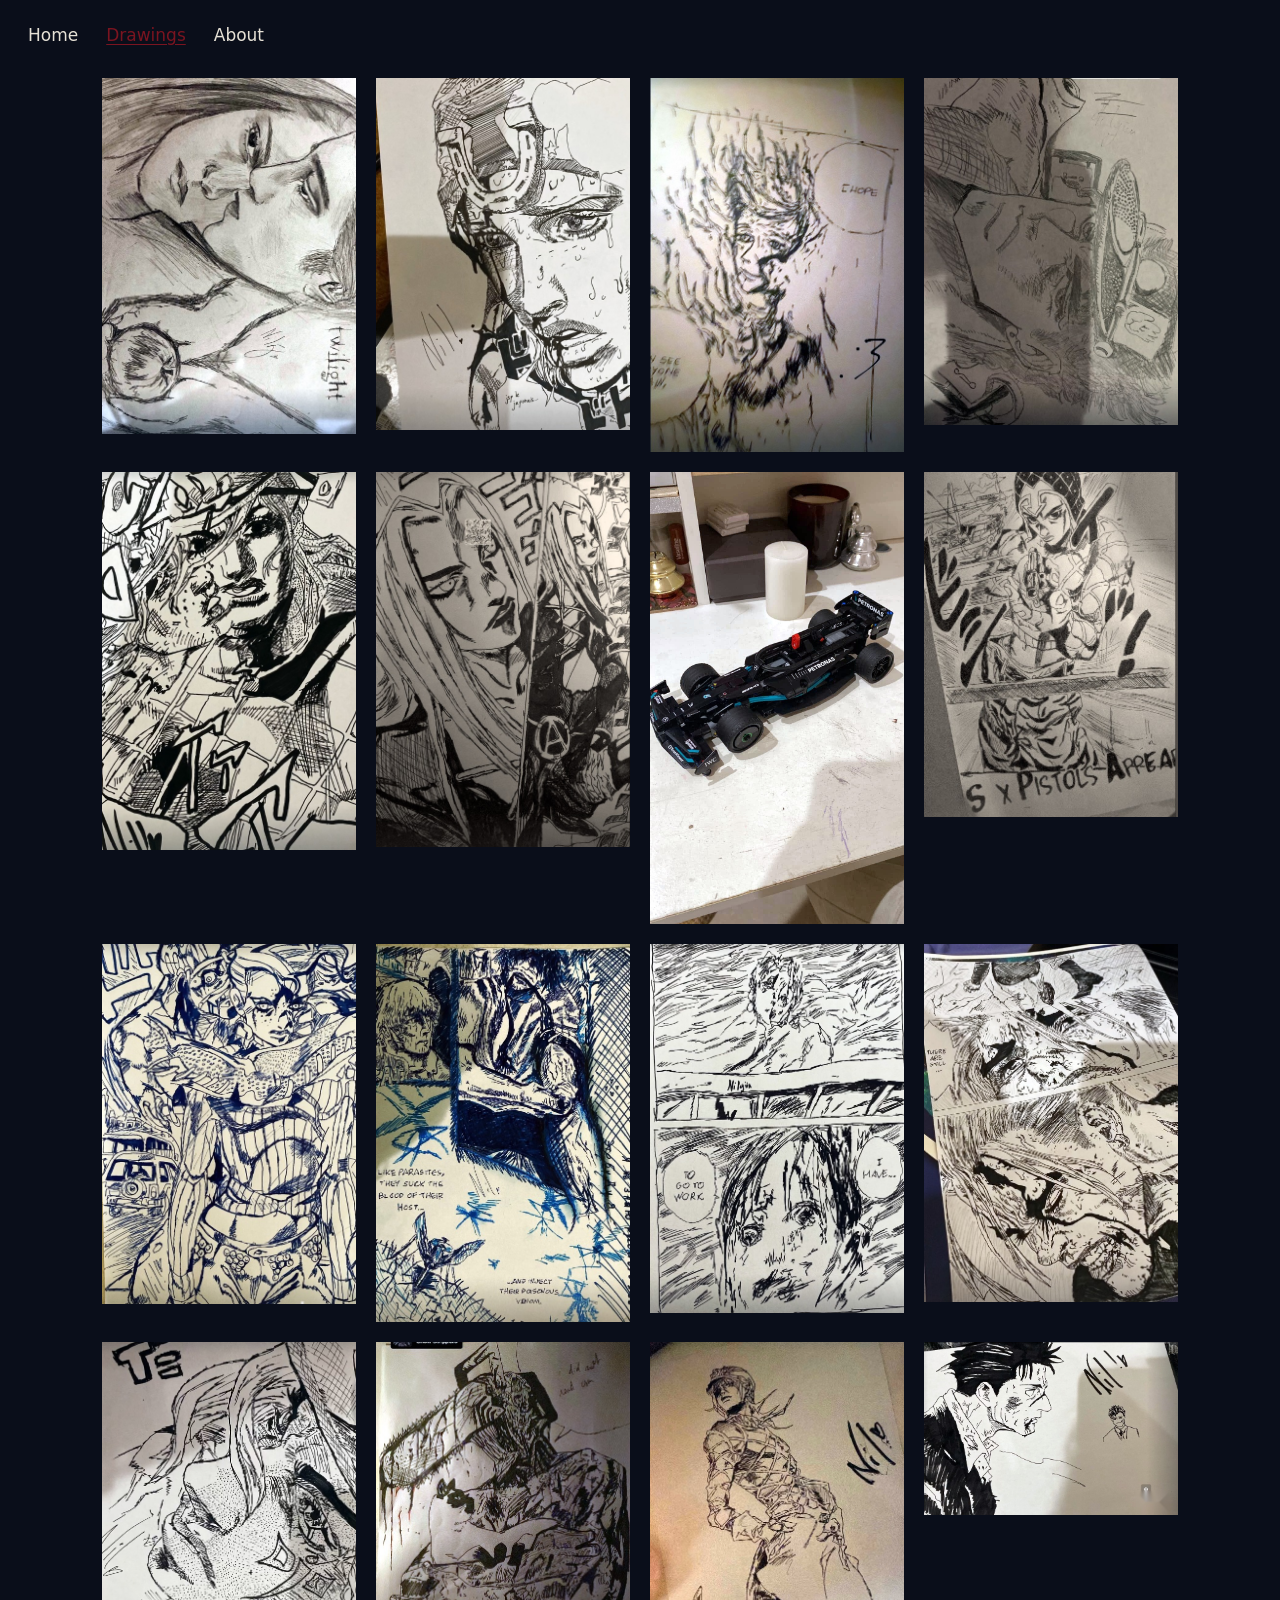
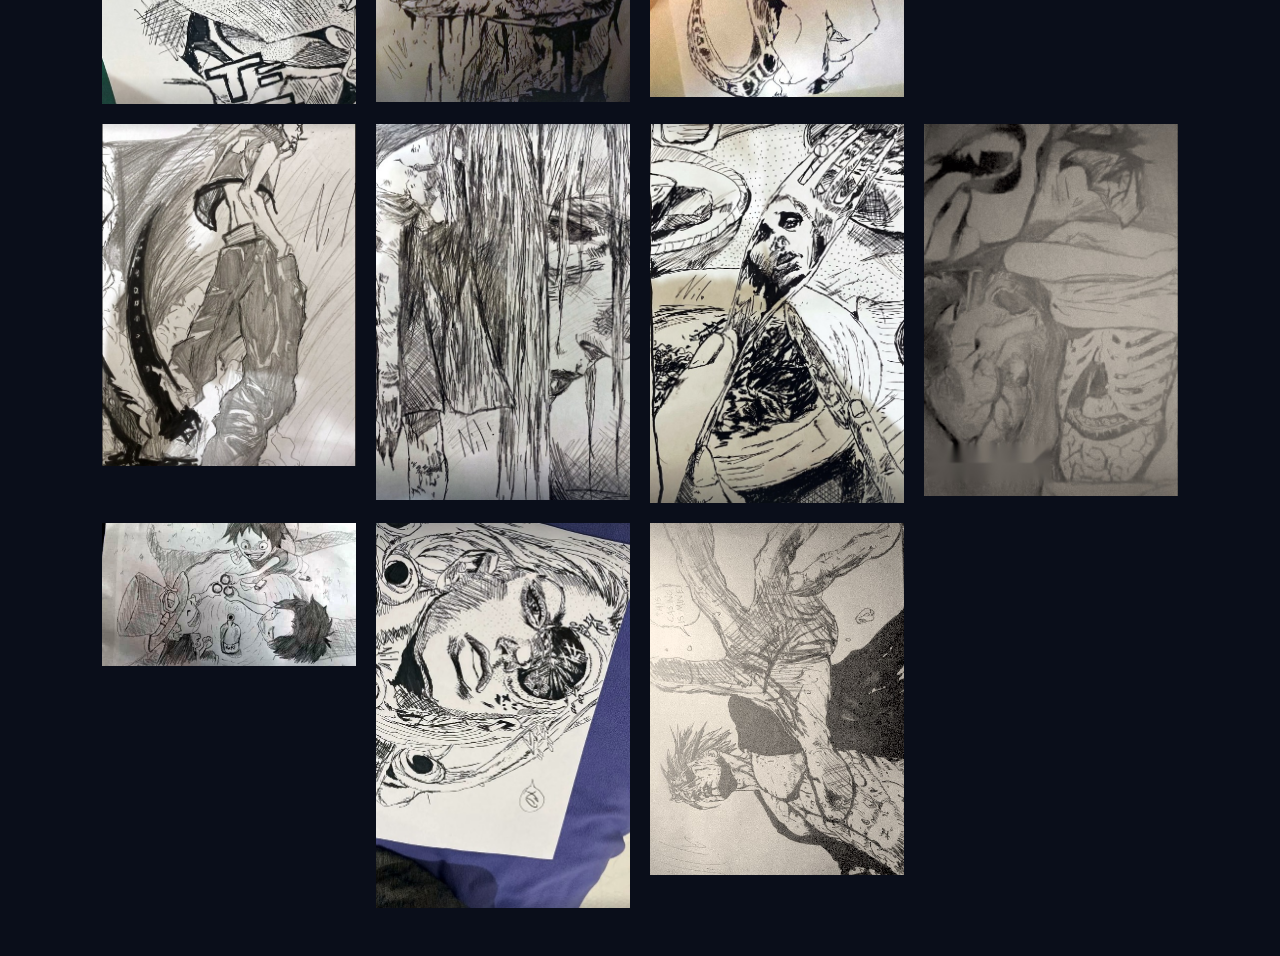
==== art.html @ 821afaaf "Drawings grid with native dialog lightbox Co-Authored-By: Claude Fable 5.1 <noreply@anthropic.com>" ====
<!doctype html>
<html lang="en">
<head>
<meta charset="utf-8">
<meta name="viewport" content="width=device-width, initial-scale=1">
<title>Drawings — Nilgün</title>
<link rel="preconnect" href="https://fonts.googleapis.com">
<link rel="preconnect" href="https://fonts.gstatic.com" crossorigin>
<link href="https://fonts.googleapis.com/css2?family=Fraunces:opsz,wght@9..144,300..500&display=swap" rel="stylesheet">
<link rel="stylesheet" href="style.css">
</head>
<body>
<nav class="nav">
  <a href="index.html">Home</a>
  <a href="art.html" aria-current="page">Drawings</a>
  <a href="her.html">About</a>
</nav>
<main class="grid">
  <button type="button"><img src="images/01.jpg" width="514" height="719" alt="Drawing"></button>
  <button type="button"><img src="images/02.jpg" width="520" height="720" alt="Drawing"></button>
  <button type="button"><img src="images/03.jpg" width="524" height="771" alt="Drawing"></button>
  <button type="button"><img src="images/04.jpg" width="521" height="712" alt="Drawing"></button>
  <button type="button"><img src="images/05.jpg" width="518" height="770" alt="Drawing" loading="lazy"></button>
  <button type="button"><img src="images/06.jpg" width="522" height="771" alt="Drawing" loading="lazy"></button>
  <button type="button"><img src="images/lego.jpg" width="828" height="1472" alt="Lego F1 car she built" loading="lazy"></button>
  <button type="button"><img src="images/07.jpg" width="522" height="709" alt="Drawing" loading="lazy"></button>
  <button type="button"><img src="images/08.jpg" width="522" height="740" alt="Drawing" loading="lazy"></button>
  <button type="button"><img src="images/09.jpg" width="519" height="773" alt="Drawing" loading="lazy"></button>
  <button type="button"><img src="images/10.jpg" width="519" height="755" alt="Drawing" loading="lazy"></button>
  <button type="button"><img src="images/11.jpg" width="515" height="727" alt="Drawing" loading="lazy"></button>
  <button type="button" class="gift"><img src="images/gift.jpg" width="519" height="739" alt="Drawing" loading="lazy"></button>
  <button type="button"><img src="images/12.jpg" width="511" height="724" alt="Drawing" loading="lazy"></button>
  <button type="button"><img src="images/13.jpg" width="516" height="721" alt="Drawing" loading="lazy"></button>
  <button type="button"><img src="images/14.jpg" width="761" height="520" alt="Drawing" loading="lazy"></button>
  <button type="button"><img src="images/15.jpg" width="526" height="710" alt="Drawing" loading="lazy"></button>
  <button type="button"><img src="images/16.jpg" width="522" height="774" alt="Drawing" loading="lazy"></button>
  <button type="button"><img src="images/17.jpg" width="518" height="773" alt="Drawing" loading="lazy"></button>
  <button type="button"><img src="images/18.jpg" width="521" height="764" alt="Drawing" loading="lazy"></button>
  <button type="button"><img src="images/19.jpg" width="736" height="414" alt="Drawing" loading="lazy"></button>
  <button type="button"><img src="images/20.jpg" width="510" height="773" alt="Drawing" loading="lazy"></button>
  <button type="button"><img src="images/21.jpg" width="481" height="668" alt="Drawing" loading="lazy"></button>
</main>
<dialog id="lb">
  <img src="" alt="">
  <form method="dialog"><button type="submit">Close</button></form>
</dialog>
<script src="script.js"></script>
</body>
</html>
---- style.css ----
:root {
  --bg: #0A0E1A;
  --ink: #E6E1D6;
  --ink-dim: #9E9A91;
  --red: #7A1420;
  --serif: "Fraunces", "Iowan Old Style", Georgia, serif;
  --sans: system-ui, -apple-system, "Segoe UI", Helvetica, Arial, sans-serif;
}

* { box-sizing: border-box; }

html { background: var(--bg); color: var(--ink); -webkit-text-size-adjust: 100%; }

body {
  margin: 0;
  font-family: var(--sans);
  font-size: 1.0625rem;
  line-height: 1.6;
  min-height: 100dvh;
  display: flex;
  flex-direction: column;
}

img { display: block; max-width: 100%; height: auto; image-rendering: auto; }

h1, h2, h3, .serif { font-family: var(--serif); font-weight: 400; line-height: 1.1; margin: 0; }

a { color: var(--red); text-underline-offset: 0.15em; }

:focus-visible { outline: 2px solid var(--ink); outline-offset: 3px; }

/* nav */
.nav { display: flex; gap: 0.25rem; padding: 0.75rem 1rem; }
.nav a {
  color: var(--ink);
  text-decoration: none;
  padding: 0.6rem 0.75rem;
  min-height: 44px;
  min-width: 44px;
  display: inline-flex;
  align-items: center;
}
.nav a[aria-current="page"] { color: var(--red); text-decoration: underline; }

/* home */
.home { flex: 1; display: flex; flex-direction: column; justify-content: center; padding: 0 1.5rem 12vh; }
.home h1 { font-size: clamp(3.5rem, 16vw, 9rem); font-weight: 300; letter-spacing: -0.02em; }
.home p { margin: 0.75rem 0 0 0.2rem; color: var(--ink-dim); max-width: 34ch; }

/* drawings */
.grid {
  display: grid;
  grid-template-columns: repeat(auto-fill, minmax(150px, 1fr));
  gap: 0.75rem;
  padding: 0.5rem 0.75rem 3rem;
  max-width: 1100px;
  margin: 0 auto;
  width: 100%;
  align-items: start;
}
@media (min-width: 900px) { .grid { grid-template-columns: repeat(4, 1fr); gap: 1.25rem; } }
.grid button { all: unset; cursor: pointer; display: block; min-width: 44px; min-height: 44px; }
.grid button:focus-visible { outline: 2px solid var(--ink); outline-offset: 3px; }
.grid img { width: 100%; }
.gift { padding: 10%; }

dialog {
  border: 0; padding: 0; background: transparent; margin: auto;
  max-width: 100vw; max-height: 100dvh; overflow: hidden;
}
dialog::backdrop { background: rgba(10, 14, 26, 0.94); }
body:has(dialog[open]) { overflow: hidden; }
dialog img { max-width: 100vw; max-height: 100dvh; width: auto; height: auto; object-fit: contain; }
dialog form { position: fixed; top: 0; right: 0; }
dialog button {
  all: unset; cursor: pointer; color: var(--ink);
  min-width: 44px; min-height: 44px; padding: 0.5rem 1rem;
  display: inline-flex; align-items: center; justify-content: center;
}
dialog button:focus-visible { outline: 2px solid var(--ink); outline-offset: -4px; }

/* about */
.about section { padding: 4rem 1.5rem; max-width: 64rem; margin: 0 auto; width: 100%; }
.about h2 { font-size: 2rem; margin-bottom: 1rem; }
.about p { max-width: 62ch; }
.prose { font-size: 1.15rem; }

.opening { display: grid; gap: 2rem; align-items: center; }
@media (min-width: 720px) { .opening { grid-template-columns: 1fr auto; } }
.opening img { max-width: 100%; }

.bowls { text-align: center; padding-block: 8rem; }
.bowls blockquote { margin: 0; font-family: var(--serif); font-size: clamp(1.75rem, 6vw, 3.25rem); line-height: 1.2; }
.bowls p { margin: 2rem auto 0; color: var(--ink-dim); }

.sound .big { font-size: clamp(3.5rem, 18vw, 9rem); font-weight: 300; letter-spacing: -0.02em; }
.sound .sub { margin-top: -0.25rem; color: var(--ink-dim); }
.albums { display: flex; gap: 1rem; margin: 2rem 0; flex-wrap: wrap; }
.albums figure { margin: 0; width: 140px; }
.albums .cover {
  width: 140px; aspect-ratio: 1; display: flex; align-items: end; padding: 0.75rem;
  border: 1px solid #232838; color: var(--ink-dim); font-size: 0.85rem; line-height: 1.25;
}
.albums img { width: 140px; }
.albums figcaption { font-size: 0.85rem; color: var(--ink-dim); margin-top: 0.5rem; }

.watching { border-top: 1px solid #1a1f2e; border-bottom: 1px solid #1a1f2e; }
.watching ul { list-style: none; margin: 0; padding: 0; columns: 2; column-gap: 2rem; }
@media (min-width: 720px) { .watching ul { columns: 3; } }
.watching li { break-inside: avoid; padding: 0.35rem 0; font-family: var(--serif); font-size: 1.35rem; }
.watching p { margin-top: 2rem; color: var(--ink-dim); }

.loves ul { list-style: none; margin: 0; padding: 0; display: grid; gap: 0.75rem; grid-template-columns: repeat(auto-fill, minmax(150px, 1fr)); }
.loves li { padding: 1.25rem 1rem; border: 1px solid #232838; border-radius: 3px; min-height: 5.5rem; display: flex; align-items: end; }
.loves .tanja { margin-top: 2.5rem; font-family: var(--serif); font-size: 1.5rem; }

.nots { padding-block: 2rem 5rem; }
.nots p { color: var(--ink-dim); }

.dark { min-height: 140vh; }
.closing { color: var(--red); font-family: var(--serif); font-size: 1.5rem; margin-bottom: 3rem; }
.note { padding-bottom: 30vh; }
.note p { max-width: 60ch; line-height: 1.9; font-size: 1.15rem; }
.js .note { opacity: 0; transition: opacity 1.6s ease; }
.js .note.is-visible { opacity: 1; }

@media (prefers-reduced-motion: reduce) {
  .js .note { opacity: 1; transition: none; }
}
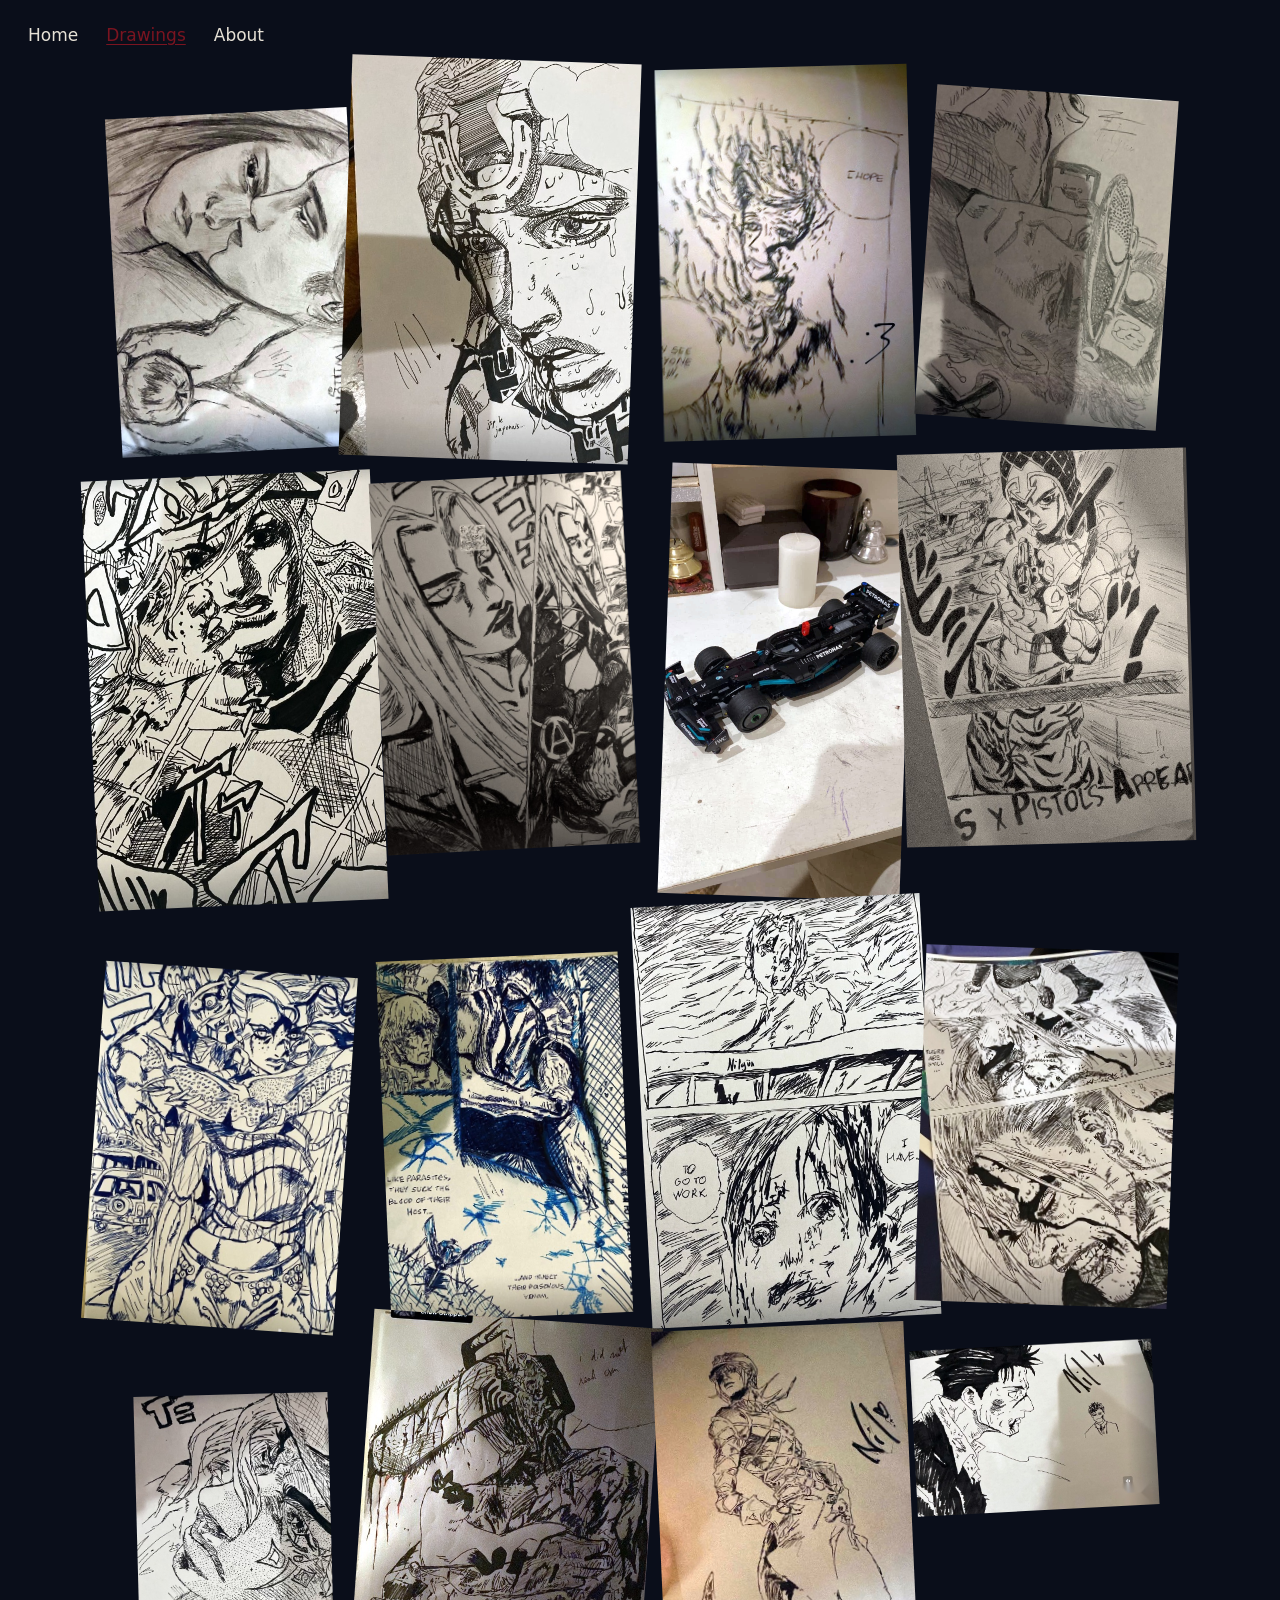
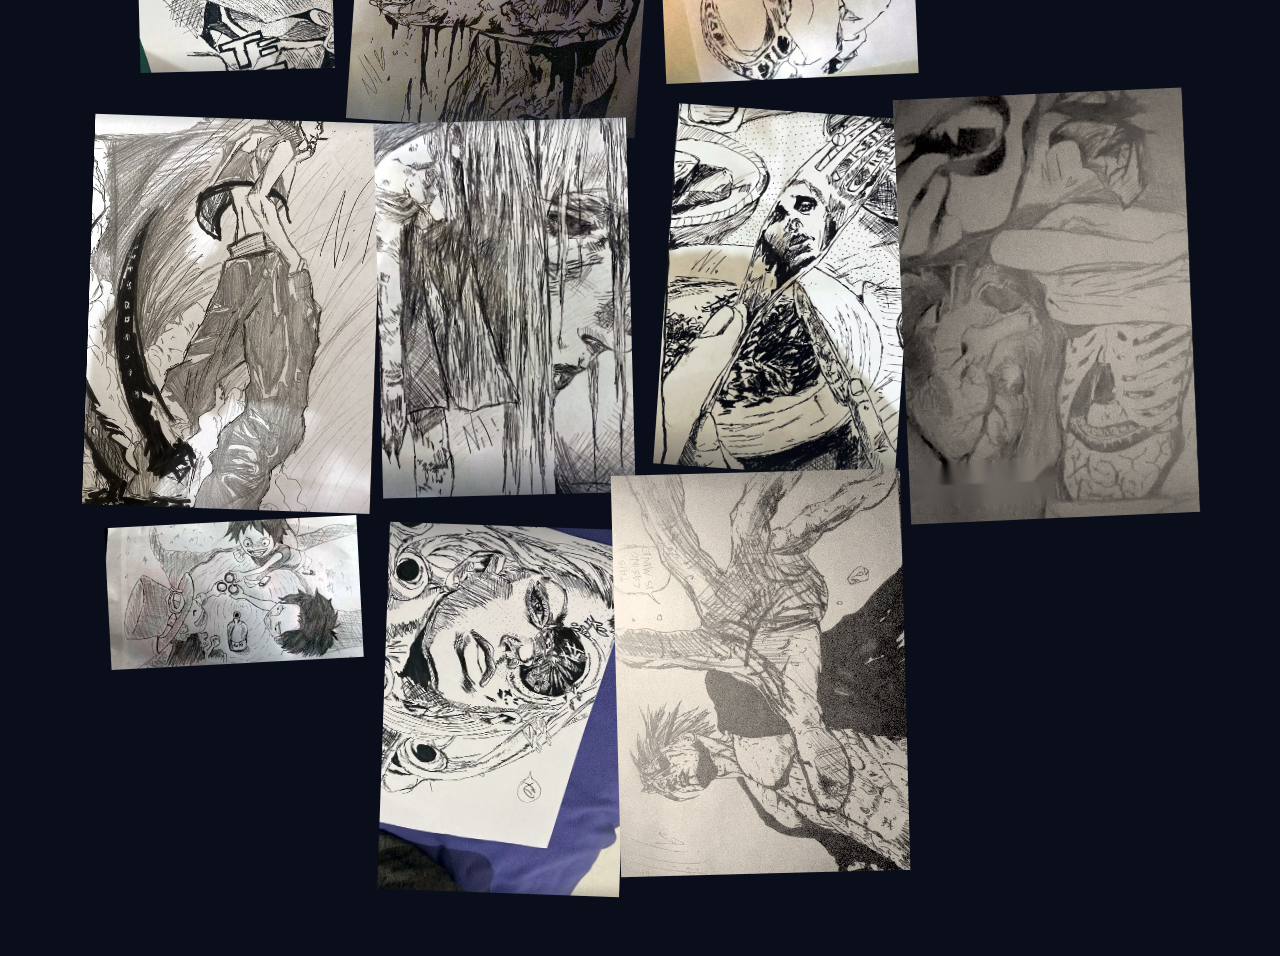
==== commit dfb0935b: "Lightbox lifts the drawing off the page and puts it back Co-Authored-By: Claude Fable 5.1 <noreply@a" ====
--- a/art.html
+++ b/art.html
@@ -42,7 +42,7 @@
 </main>
 <dialog id="lb">
   <img src="" alt="">
-  <form method="dialog"><button type="submit">Close</button></form>
+  <button type="button" id="lb-close">Close</button>
 </dialog>
 <script src="script.js"></script>
 </body>
--- a/style.css
+++ b/style.css
@@ -62,16 +62,18 @@
 .grid button { all: unset; cursor: pointer; display: block; min-width: 44px; min-height: 44px; }
 .grid button:focus-visible { outline: 2px solid var(--ink); outline-offset: 3px; }
 .grid img { width: 100%; }
-.gift { padding: 10%; }
+.grid .gift { padding: 10%; }
 
 dialog {
   border: 0; padding: 0; background: transparent; margin: auto;
-  max-width: 100vw; max-height: 100dvh; overflow: hidden;
+  max-width: 100vw; max-height: 100dvh; overflow: visible;
 }
-dialog::backdrop { background: rgba(10, 14, 26, 0.94); }
+dialog::backdrop { background: rgba(10, 14, 26, 0.94); transition: background 0.5s ease; }
+@starting-style { dialog[open]::backdrop { background: rgba(10, 14, 26, 0); } }
+dialog.closing::backdrop { background: rgba(10, 14, 26, 0); }
 body:has(dialog[open]) { overflow: hidden; }
-dialog img { max-width: 100vw; max-height: 100dvh; width: auto; height: auto; object-fit: contain; }
-dialog form { position: fixed; top: 0; right: 0; }
+dialog img { transition: transform 0.5s cubic-bezier(0.3, 0, 0.15, 1); will-change: transform; }
+dialog > button { position: fixed; top: 0; right: 0; }
 dialog button {
   all: unset; cursor: pointer; color: var(--ink);
   min-width: 44px; min-height: 44px; padding: 0.5rem 1rem;
@@ -126,4 +128,23 @@
 
 @media (prefers-reduced-motion: reduce) {
   .js .note { opacity: 1; transition: none; }
+  dialog img, dialog::backdrop { transition: none; }
 }
+
+/* scatter: photographs spread on a table, not a gallery wall */
+html { overflow-x: clip; }
+.grid button { transform: rotate(var(--r, 0deg)) scale(var(--s, 1)) translate(var(--x, 0), var(--y, 0)); }
+.grid button:nth-child(5n+1) { --r: -3deg; }
+.grid button:nth-child(5n+2) { --r: 2deg; }
+.grid button:nth-child(5n+3) { --r: -1.5deg; }
+.grid button:nth-child(5n+4) { --r: 4deg; }
+.grid button:nth-child(5n)   { --r: -2.5deg; }
+.grid button:nth-child(3n+1) { --s: 0.92; }
+.grid button:nth-child(3n)   { --s: 0.96; }
+@media (min-width: 600px) {
+  .grid { gap: 0.25rem 0.5rem; }
+  .grid button:nth-child(3n+2) { --s: 1.1; }
+  .grid button:nth-child(4n+1) { --y: 6%; }
+  .grid button:nth-child(4n+3) { --y: -5%; --x: 4%; }
+  .grid button:nth-child(7n+2) { --x: -5%; }
+}
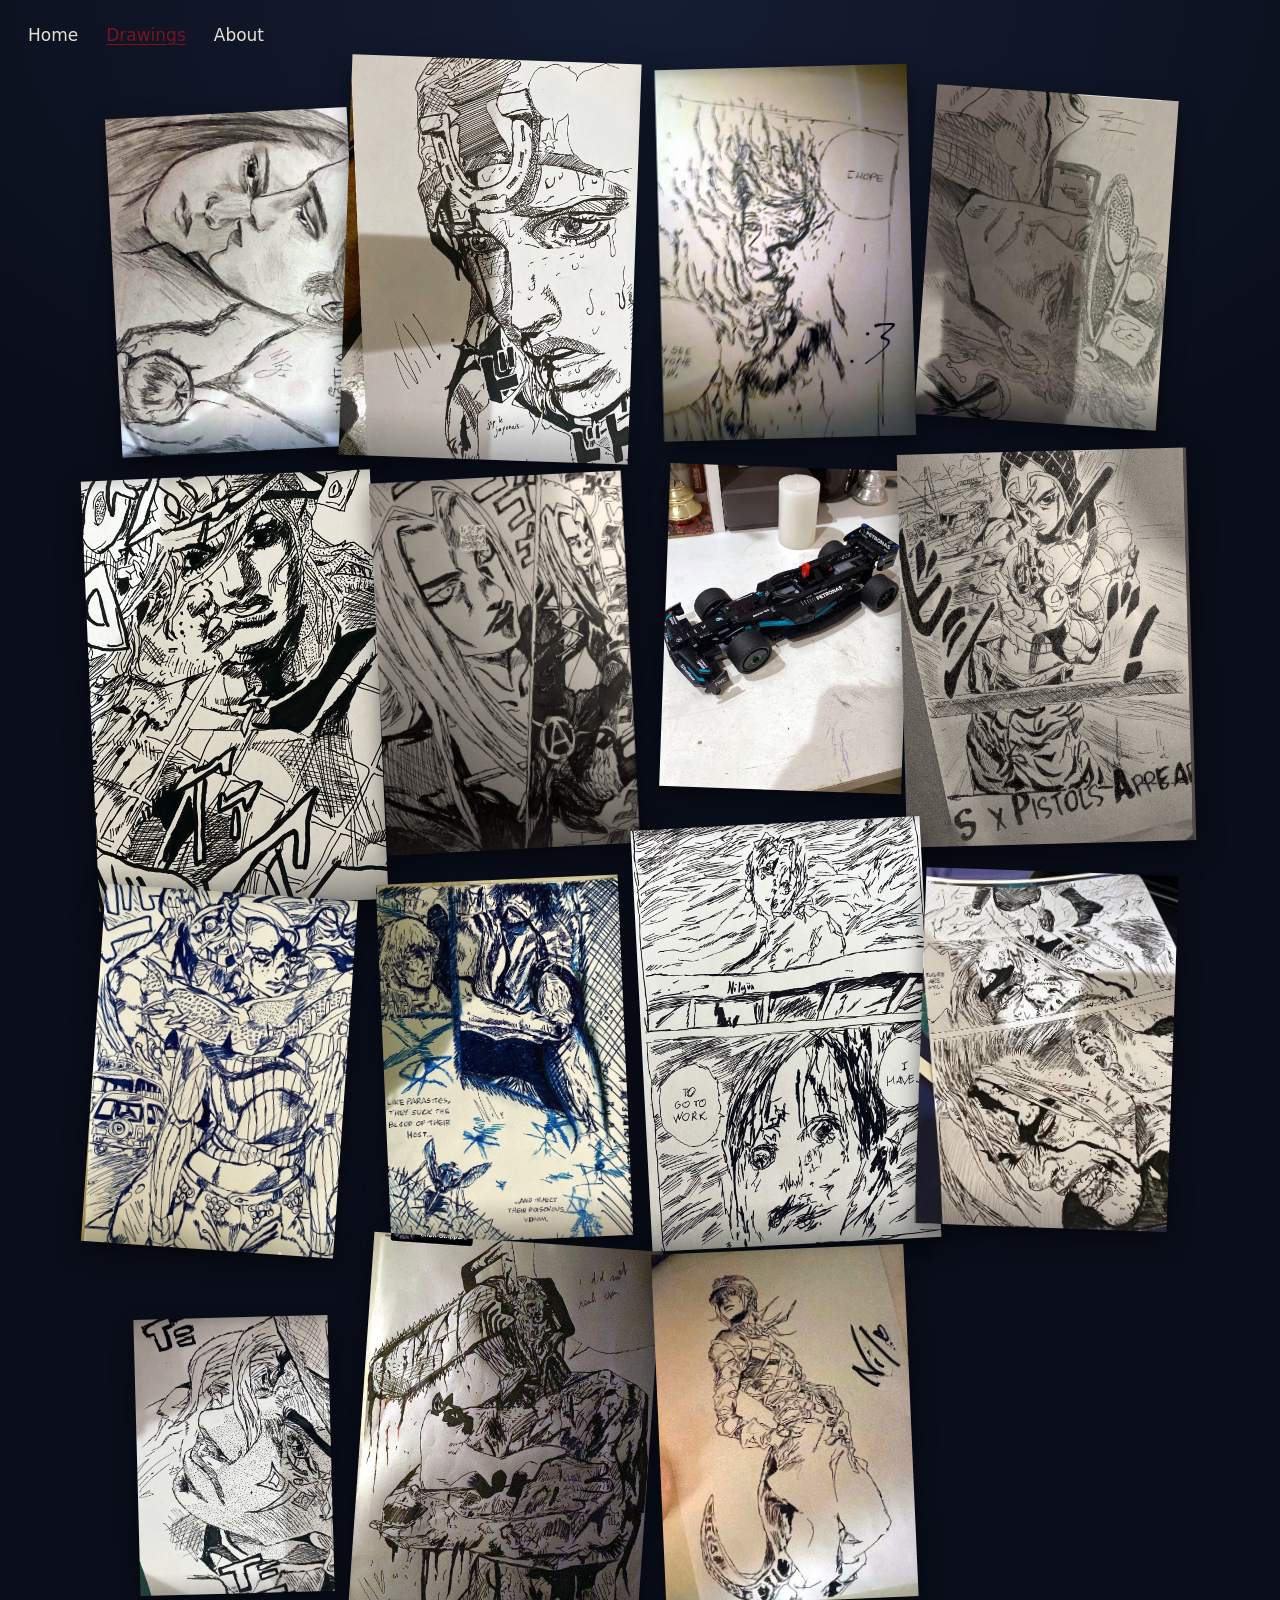
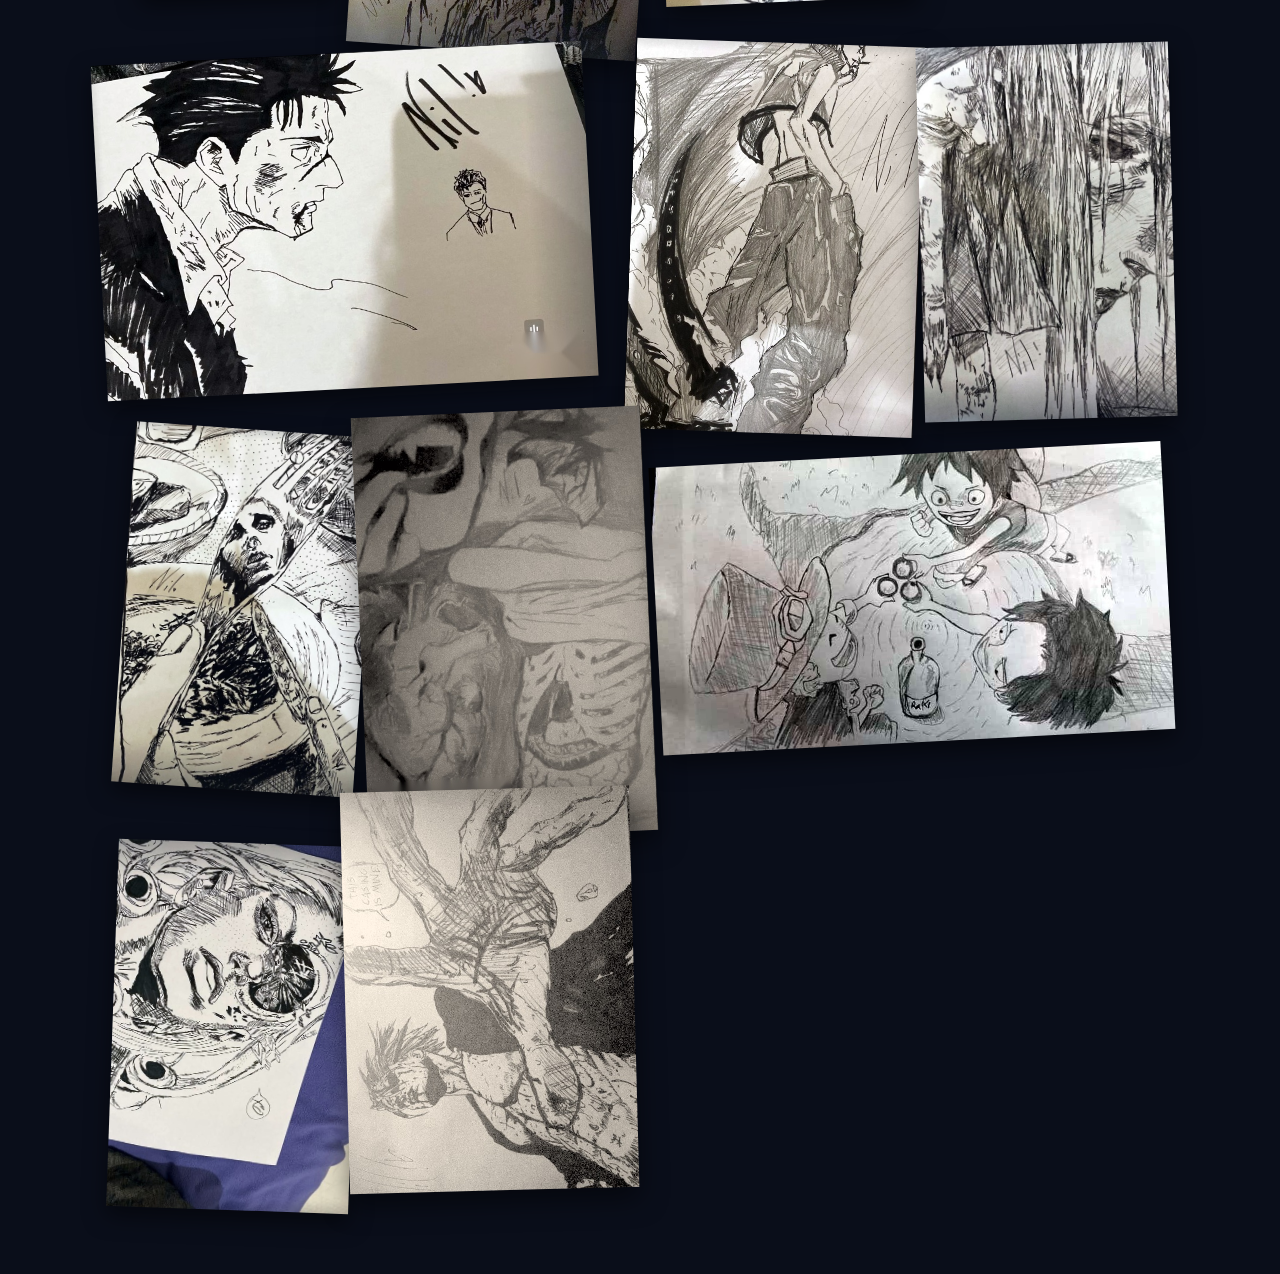
==== commit 5da595b9: "Polish: background glow, paper shadows, tighter spread and about page Co-Authored-By: Claude Fable 5" ====
--- a/art.html
+++ b/art.html
@@ -22,7 +22,7 @@
   <button type="button"><img src="images/04.jpg" width="521" height="712" alt="Drawing"></button>
   <button type="button"><img src="images/05.jpg" width="518" height="770" alt="Drawing" loading="lazy"></button>
   <button type="button"><img src="images/06.jpg" width="522" height="771" alt="Drawing" loading="lazy"></button>
-  <button type="button"><img src="images/lego.jpg" width="828" height="1472" alt="Lego F1 car she built" loading="lazy"></button>
+  <button type="button" class="tall"><img src="images/lego.jpg" width="828" height="1472" alt="Lego F1 car she built" loading="lazy"></button>
   <button type="button"><img src="images/07.jpg" width="522" height="709" alt="Drawing" loading="lazy"></button>
   <button type="button"><img src="images/08.jpg" width="522" height="740" alt="Drawing" loading="lazy"></button>
   <button type="button"><img src="images/09.jpg" width="519" height="773" alt="Drawing" loading="lazy"></button>
@@ -31,12 +31,12 @@
   <button type="button" class="gift"><img src="images/gift.jpg" width="519" height="739" alt="Drawing" loading="lazy"></button>
   <button type="button"><img src="images/12.jpg" width="511" height="724" alt="Drawing" loading="lazy"></button>
   <button type="button"><img src="images/13.jpg" width="516" height="721" alt="Drawing" loading="lazy"></button>
-  <button type="button"><img src="images/14.jpg" width="761" height="520" alt="Drawing" loading="lazy"></button>
+  <button type="button" class="wide"><img src="images/14.jpg" width="761" height="520" alt="Drawing" loading="lazy"></button>
   <button type="button"><img src="images/15.jpg" width="526" height="710" alt="Drawing" loading="lazy"></button>
   <button type="button"><img src="images/16.jpg" width="522" height="774" alt="Drawing" loading="lazy"></button>
   <button type="button"><img src="images/17.jpg" width="518" height="773" alt="Drawing" loading="lazy"></button>
   <button type="button"><img src="images/18.jpg" width="521" height="764" alt="Drawing" loading="lazy"></button>
-  <button type="button"><img src="images/19.jpg" width="736" height="414" alt="Drawing" loading="lazy"></button>
+  <button type="button" class="wide"><img src="images/19.jpg" width="736" height="414" alt="Drawing" loading="lazy"></button>
   <button type="button"><img src="images/20.jpg" width="510" height="773" alt="Drawing" loading="lazy"></button>
   <button type="button"><img src="images/21.jpg" width="481" height="668" alt="Drawing" loading="lazy"></button>
 </main>
@@ -44,6 +44,15 @@
   <img src="" alt="">
   <button type="button" id="lb-close">Close</button>
 </dialog>
+<div id="stage" hidden data-name="Rayane">
+  <div id="card">
+    <img class="front" src="images/gift.jpg" width="519" height="739" alt="">
+    <div class="back" tabindex="-1">
+        <p>Well starting off happy birthday Nil, i hope you enjoyed the gift, you're probably one of the persons i trust the most on this planet and honestly i always found it cool how u always had something going on, u tried so many different things that i've never seen anyone do once and honestly all of it is just too much you probably have done more things than half of our class combined which makes u quite the abnormal one but also quite unique, mohim happy birthday layj3lha 3lik bs7a w salama w yarbi ishl 3lik lyoma ( hir bo7do ) w sara7a saybt had l3jb js because i thought u would like it more than anything i could've given, mohim thlay frask, laykml lik bl khir m3a youssef</p>
+      <a href="art.html">Back to the drawings</a>
+    </div>
+  </div>
+</div>
 <script src="script.js"></script>
 </body>
 </html>
--- a/style.css
+++ b/style.css
@@ -9,7 +9,7 @@
 
 * { box-sizing: border-box; }
 
-html { background: var(--bg); color: var(--ink); -webkit-text-size-adjust: 100%; }
+html { background: var(--bg) radial-gradient(900px 520px at 50% 0, #151d33, transparent) no-repeat; color: var(--ink); -webkit-text-size-adjust: 100%; }
 
 body {
   margin: 0;
@@ -46,6 +46,9 @@
 .home { flex: 1; display: flex; flex-direction: column; justify-content: center; padding: 0 1.5rem 12vh; }
 .home h1 { font-size: clamp(3.5rem, 16vw, 9rem); font-weight: 300; letter-spacing: -0.02em; }
 .home p { margin: 0.75rem 0 0 0.2rem; color: var(--ink-dim); max-width: 34ch; }
+.js .home h1 span { display: inline-block; opacity: 0; animation: arrive 0.7s cubic-bezier(0.2, 0.6, 0.2, 1) forwards; animation-delay: calc(var(--i) * 80ms); }
+.js .home p { opacity: 0; animation: arrive 1s ease-out 1s forwards; }
+@keyframes arrive { from { opacity: 0; transform: translateY(0.25em); } to { opacity: 1; transform: none; } }
 
 /* drawings */
 .grid {
@@ -61,7 +64,9 @@
 @media (min-width: 900px) { .grid { grid-template-columns: repeat(4, 1fr); gap: 1.25rem; } }
 .grid button { all: unset; cursor: pointer; display: block; min-width: 44px; min-height: 44px; }
 .grid button:focus-visible { outline: 2px solid var(--ink); outline-offset: 3px; }
-.grid img { width: 100%; }
+.grid img { width: 100%; box-shadow: 0 10px 24px rgba(0, 0, 0, 0.5); }
+.grid .wide { grid-column: span 2; }
+.grid .tall img { aspect-ratio: 3 / 4; object-fit: cover; object-position: 50% 55%; }
 .grid .gift { padding: 10%; }
 
 dialog {
@@ -72,7 +77,7 @@
 @starting-style { dialog[open]::backdrop { background: rgba(10, 14, 26, 0); } }
 dialog.closing::backdrop { background: rgba(10, 14, 26, 0); }
 body:has(dialog[open]) { overflow: hidden; }
-dialog img { transition: transform 0.5s cubic-bezier(0.3, 0, 0.15, 1); will-change: transform; }
+dialog img { transition: transform 0.5s cubic-bezier(0.3, 0, 0.15, 1); will-change: transform; box-shadow: 0 30px 60px rgba(0, 0, 0, 0.7); }
 dialog > button { position: fixed; top: 0; right: 0; }
 dialog button {
   all: unset; cursor: pointer; color: var(--ink);
@@ -82,7 +87,7 @@
 dialog button:focus-visible { outline: 2px solid var(--ink); outline-offset: -4px; }
 
 /* about */
-.about section { padding: 4rem 1.5rem; max-width: 64rem; margin: 0 auto; width: 100%; }
+.about section { padding: 3rem 1.5rem; max-width: 64rem; margin: 0 auto; width: 100%; }
 .about h2 { font-size: 2rem; margin-bottom: 1rem; }
 .about p { max-width: 62ch; }
 .prose { font-size: 1.15rem; }
@@ -91,7 +96,7 @@
 @media (min-width: 720px) { .opening { grid-template-columns: 1fr auto; } }
 .opening img { max-width: 100%; }
 
-.bowls { text-align: center; padding-block: 8rem; }
+.bowls { text-align: center; padding-block: 5rem; }
 .bowls blockquote { margin: 0; font-family: var(--serif); font-size: clamp(1.75rem, 6vw, 3.25rem); line-height: 1.2; }
 .bowls p { margin: 2rem auto 0; color: var(--ink-dim); }
 
@@ -116,12 +121,12 @@
 .loves li { padding: 1.25rem 1rem; border: 1px solid #232838; border-radius: 3px; min-height: 5.5rem; display: flex; align-items: end; }
 .loves .tanja { margin-top: 2.5rem; font-family: var(--serif); font-size: 1.5rem; }
 
-.nots { padding-block: 2rem 5rem; }
+.nots { padding-block: 1rem 3rem; }
 .nots p { color: var(--ink-dim); }
 
-.dark { min-height: 140vh; }
+.dark { min-height: 70vh; }
 .closing { color: var(--red); font-family: var(--serif); font-size: 1.5rem; margin-bottom: 3rem; }
-.note { padding-bottom: 30vh; }
+.note { padding-bottom: 15vh; }
 .note p { max-width: 60ch; line-height: 1.9; font-size: 1.15rem; }
 .js .note { opacity: 0; transition: opacity 1.6s ease; }
 .js .note.is-visible { opacity: 1; }
@@ -129,11 +134,12 @@
 @media (prefers-reduced-motion: reduce) {
   .js .note { opacity: 1; transition: none; }
   dialog img, dialog::backdrop { transition: none; }
+  .js .home h1 span, .js .home p { animation: none; opacity: 1; }
 }
 
 /* scatter: photographs spread on a table, not a gallery wall */
 html { overflow-x: clip; }
-.grid button { transform: rotate(var(--r, 0deg)) scale(var(--s, 1)) translate(var(--x, 0), var(--y, 0)); }
+.grid button { position: relative; touch-action: manipulation; transform: rotate(var(--r, 0deg)) scale(calc(var(--s, 1) * var(--g, 1))) translate(var(--x, 0), var(--y, 0)); }
 .grid button:nth-child(5n+1) { --r: -3deg; }
 .grid button:nth-child(5n+2) { --r: 2deg; }
 .grid button:nth-child(5n+3) { --r: -1.5deg; }
@@ -148,3 +154,42 @@
   .grid button:nth-child(4n+3) { --y: -5%; --x: 4%; }
   .grid button:nth-child(7n+2) { --x: -5%; }
 }
+
+/* the gift drawing: grows on double-tap, then turns over */
+.grid .gift { z-index: 1; transition: transform 0.4s cubic-bezier(0.3, 0, 0.15, 1); }
+.grid img { transition: opacity 0.8s ease; }
+.grid .gone img { opacity: 0; }
+.grid .letter {
+  position: absolute; inset: 0; display: grid; place-items: center; pointer-events: none;
+  font-family: var(--serif); font-size: clamp(4.5rem, 18vw, 8rem); color: var(--red); opacity: 0;
+}
+.grid .letter.on { animation: flash 0.5s ease forwards; }
+@keyframes flash { 0%, 100% { opacity: 0; } 25%, 75% { opacity: 1; } }
+body.revealing { overflow: hidden; }
+.revealing .grid { pointer-events: none; }
+
+#stage { position: fixed; inset: 0; z-index: 10; perspective: 1400px; touch-action: none; }
+#card {
+  position: absolute; left: var(--cx); top: var(--cy); width: var(--w);
+  transform: translate(-50%, -50%) rotate(var(--r, 0deg)) rotateY(0deg);
+  transform-style: preserve-3d;
+  transition: left 0.9s, top 0.9s, width 0.9s, transform 0.9s;
+  transition-timing-function: cubic-bezier(0.4, 0, 0.2, 1);
+}
+#card.flipped { transform: translate(-50%, -50%) rotate(var(--r, 0deg)) rotateY(180deg); transition: transform 0.7s cubic-bezier(0.4, 0, 0.2, 1); }
+#card .front { width: 100%; max-width: none; backface-visibility: hidden; box-shadow: 0 30px 60px rgba(0, 0, 0, 0.7); }
+#card .back {
+  position: absolute; inset: 0; transform: rotateY(180deg); backface-visibility: hidden;
+  overflow-y: auto; -webkit-overflow-scrolling: touch; touch-action: pan-y; overscroll-behavior: contain;
+  padding: 1.5rem 1.25rem; color: var(--ink);
+  background: #16131b url("data:image/svg+xml,%3Csvg xmlns='http://www.w3.org/2000/svg' width='200' height='200'%3E%3Cfilter id='n'%3E%3CfeTurbulence type='fractalNoise' baseFrequency='0.9' numOctaves='3' stitchTiles='stitch'/%3E%3C/filter%3E%3Crect width='100%25' height='100%25' filter='url(%23n)' opacity='0.09'/%3E%3C/svg%3E");
+}
+#card .back p { margin: 0 0 1.5rem; font-size: 1rem; line-height: 1.8; }
+#card .back a { font-size: 0.9rem; }
+#card.done { transform-style: flat; transform: translate(-50%, -50%); transition: none; }
+#card.done .front { visibility: hidden; }
+#card.done .back { transform: none; }
+@media (prefers-reduced-motion: reduce) {
+  .grid .gift, .grid img, #card { transition: none; }
+  .grid .letter.on { animation: none; }
+}
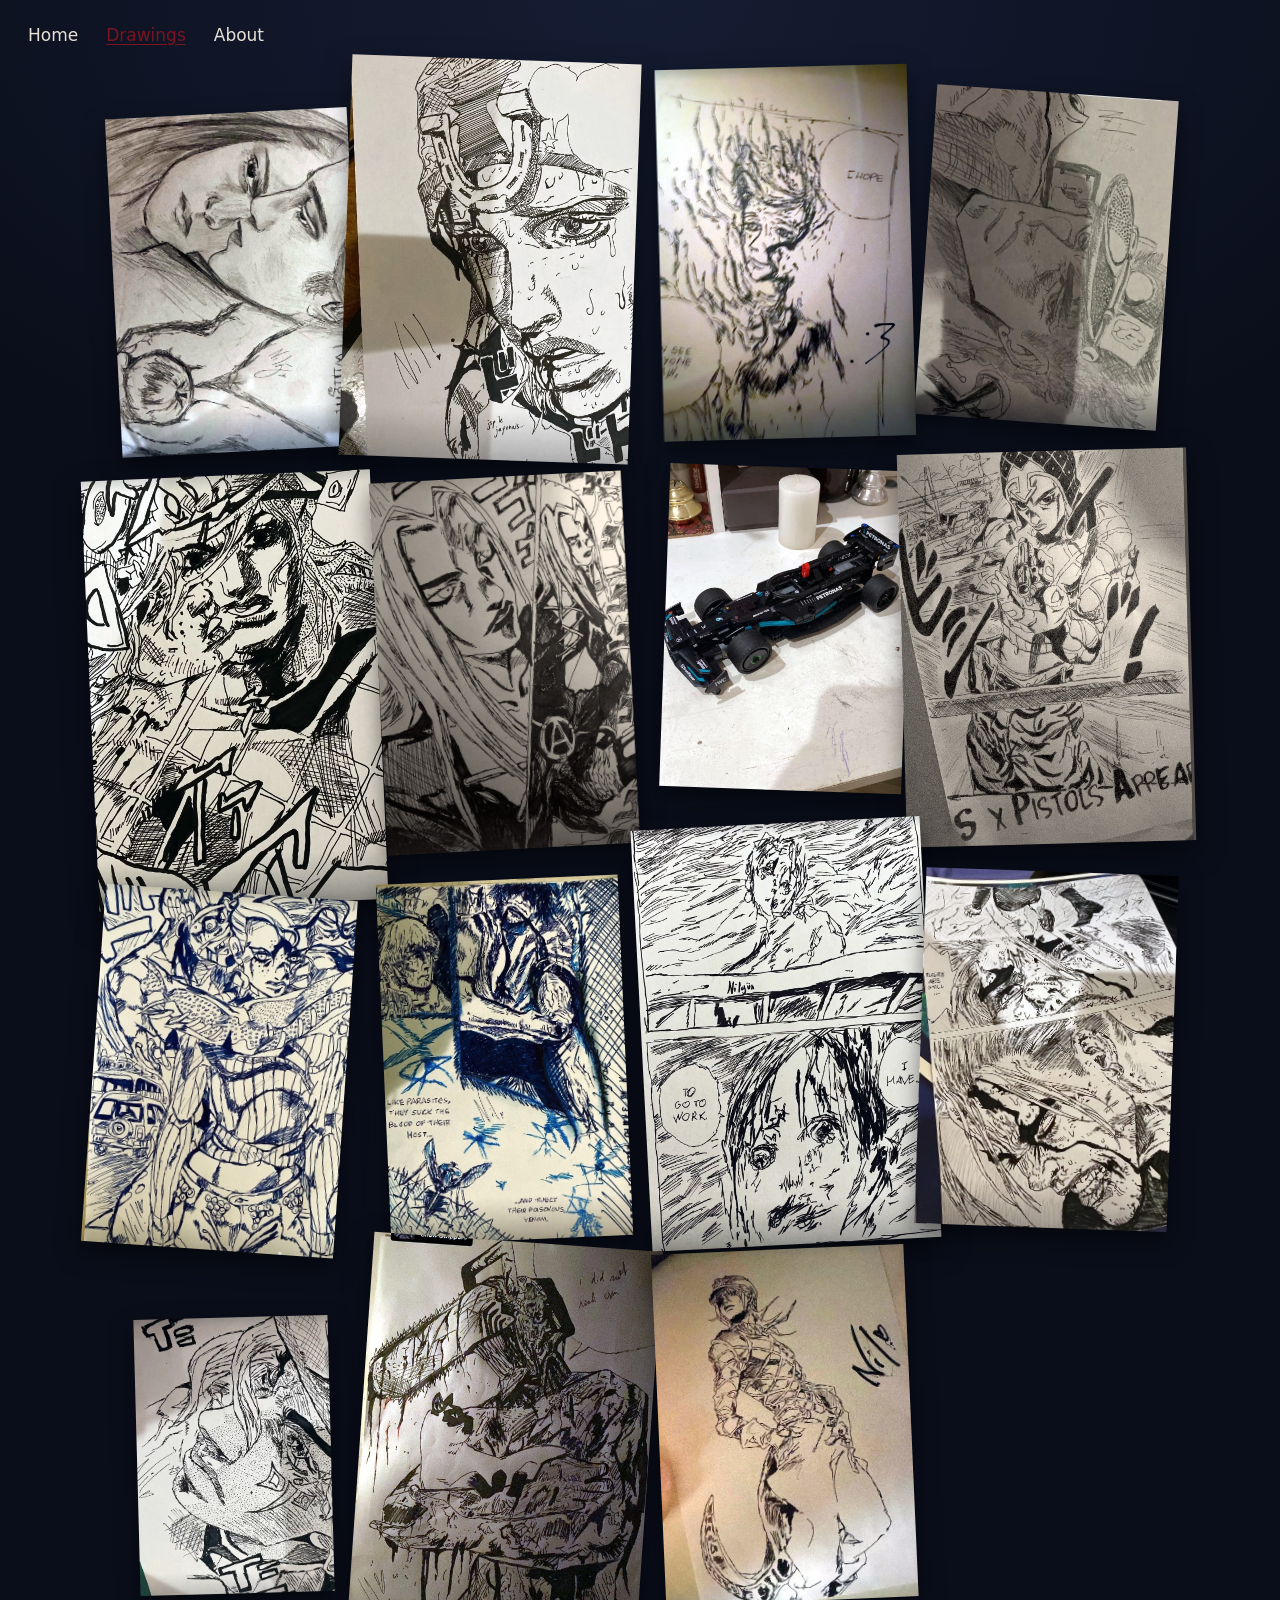
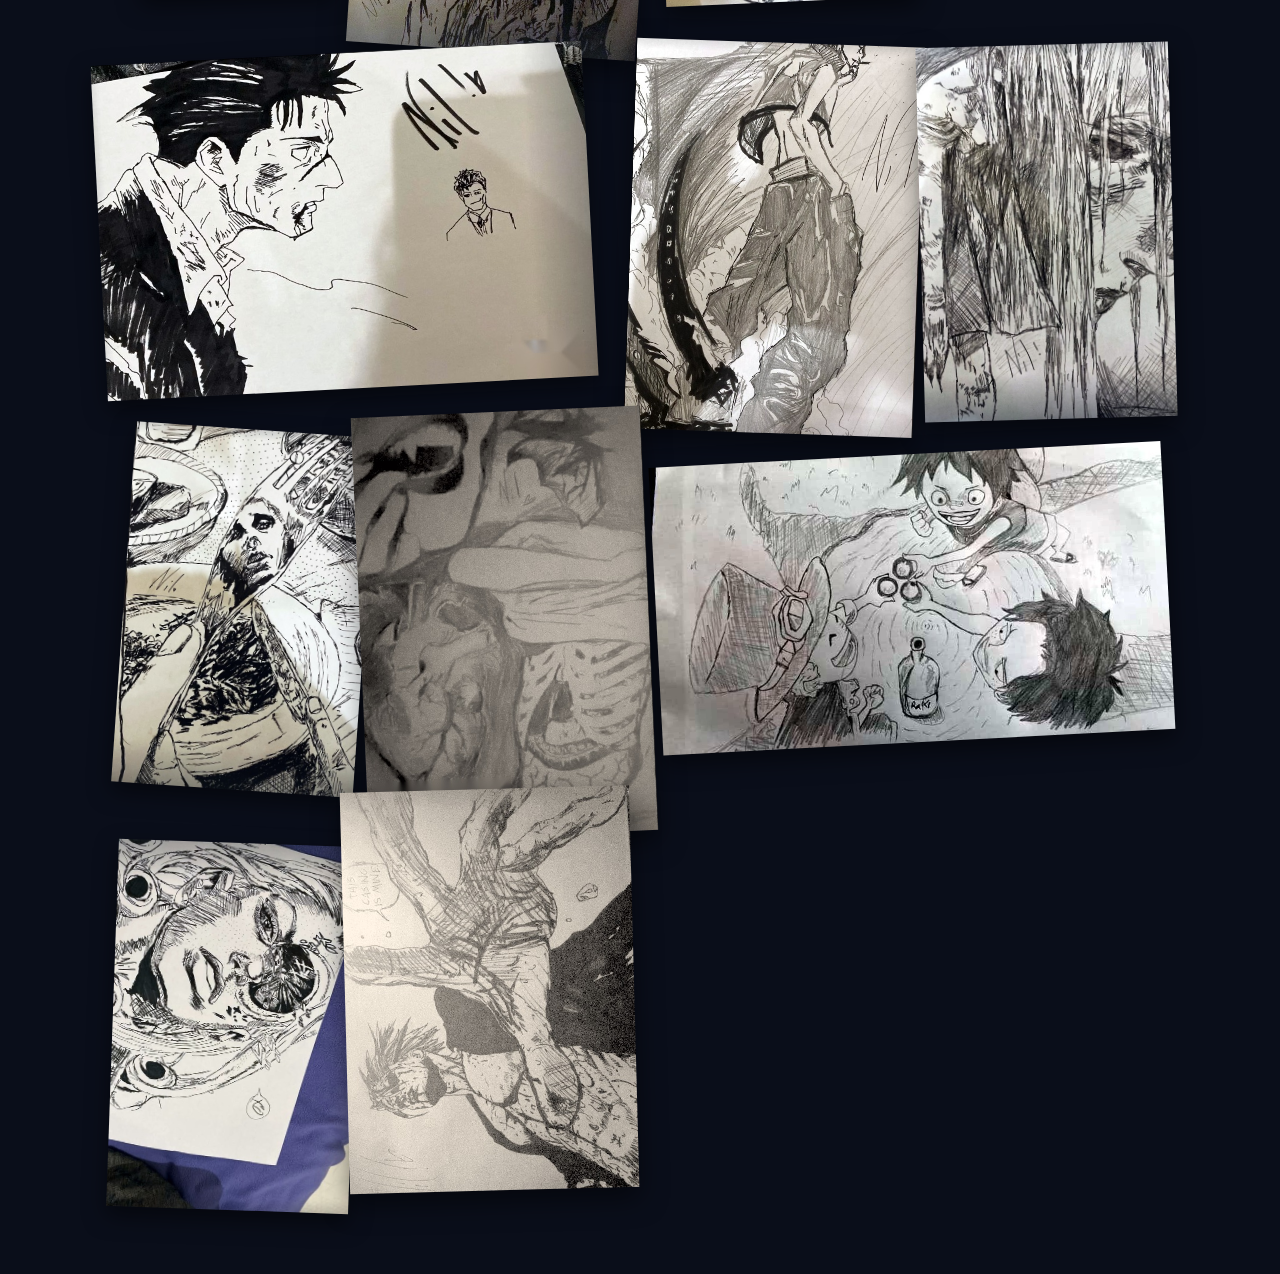
==== commit a69e0d6f: "Install Vercel Web Analytics Implemented Vercel Web Analytics for Static HTML Site  ## Overview Succ" ====
--- a/art.html
+++ b/art.html
@@ -53,6 +53,10 @@
     </div>
   </div>
 </div>
+<script>
+  window.va = window.va || function () { (window.vaq = window.vaq || []).push(arguments); };
+</script>
+<script defer src="https://cdn.vercel-insights.com/v1/script.js"></script>
 <script src="script.js"></script>
 </body>
 </html>
--- a/style.css
+++ b/style.css
@@ -102,14 +102,6 @@
 
 .sound .big { font-size: clamp(3.5rem, 18vw, 9rem); font-weight: 300; letter-spacing: -0.02em; }
 .sound .sub { margin-top: -0.25rem; color: var(--ink-dim); }
-.albums { display: flex; gap: 1rem; margin: 2rem 0; flex-wrap: wrap; }
-.albums figure { margin: 0; width: 140px; }
-.albums .cover {
-  width: 140px; aspect-ratio: 1; display: flex; align-items: end; padding: 0.75rem;
-  border: 1px solid #232838; color: var(--ink-dim); font-size: 0.85rem; line-height: 1.25;
-}
-.albums img { width: 140px; }
-.albums figcaption { font-size: 0.85rem; color: var(--ink-dim); margin-top: 0.5rem; }
 
 .watching { border-top: 1px solid #1a1f2e; border-bottom: 1px solid #1a1f2e; }
 .watching ul { list-style: none; margin: 0; padding: 0; columns: 2; column-gap: 2rem; }
@@ -117,22 +109,15 @@
 .watching li { break-inside: avoid; padding: 0.35rem 0; font-family: var(--serif); font-size: 1.35rem; }
 .watching p { margin-top: 2rem; color: var(--ink-dim); }
 
-.loves ul { list-style: none; margin: 0; padding: 0; display: grid; gap: 0.75rem; grid-template-columns: repeat(auto-fill, minmax(150px, 1fr)); }
-.loves li { padding: 1.25rem 1rem; border: 1px solid #232838; border-radius: 3px; min-height: 5.5rem; display: flex; align-items: end; }
+.loves ul { list-style: none; margin: 0; padding: 0; display: flex; flex-wrap: wrap; gap: 0.6rem; }
+.loves li { padding: 0.55rem 0.95rem; border: 1px solid #2a3044; border-radius: 999px; font-family: var(--serif); font-size: 1.2rem; line-height: 1.3; }
 .loves .tanja { margin-top: 2.5rem; font-family: var(--serif); font-size: 1.5rem; }
 
 .nots { padding-block: 1rem 3rem; }
 .nots p { color: var(--ink-dim); }
 
-.dark { min-height: 70vh; }
-.closing { color: var(--red); font-family: var(--serif); font-size: 1.5rem; margin-bottom: 3rem; }
-.note { padding-bottom: 15vh; }
-.note p { max-width: 60ch; line-height: 1.9; font-size: 1.15rem; }
-.js .note { opacity: 0; transition: opacity 1.6s ease; }
-.js .note.is-visible { opacity: 1; }
 
 @media (prefers-reduced-motion: reduce) {
-  .js .note { opacity: 1; transition: none; }
   dialog img, dialog::backdrop { transition: none; }
   .js .home h1 span, .js .home p { animation: none; opacity: 1; }
 }
